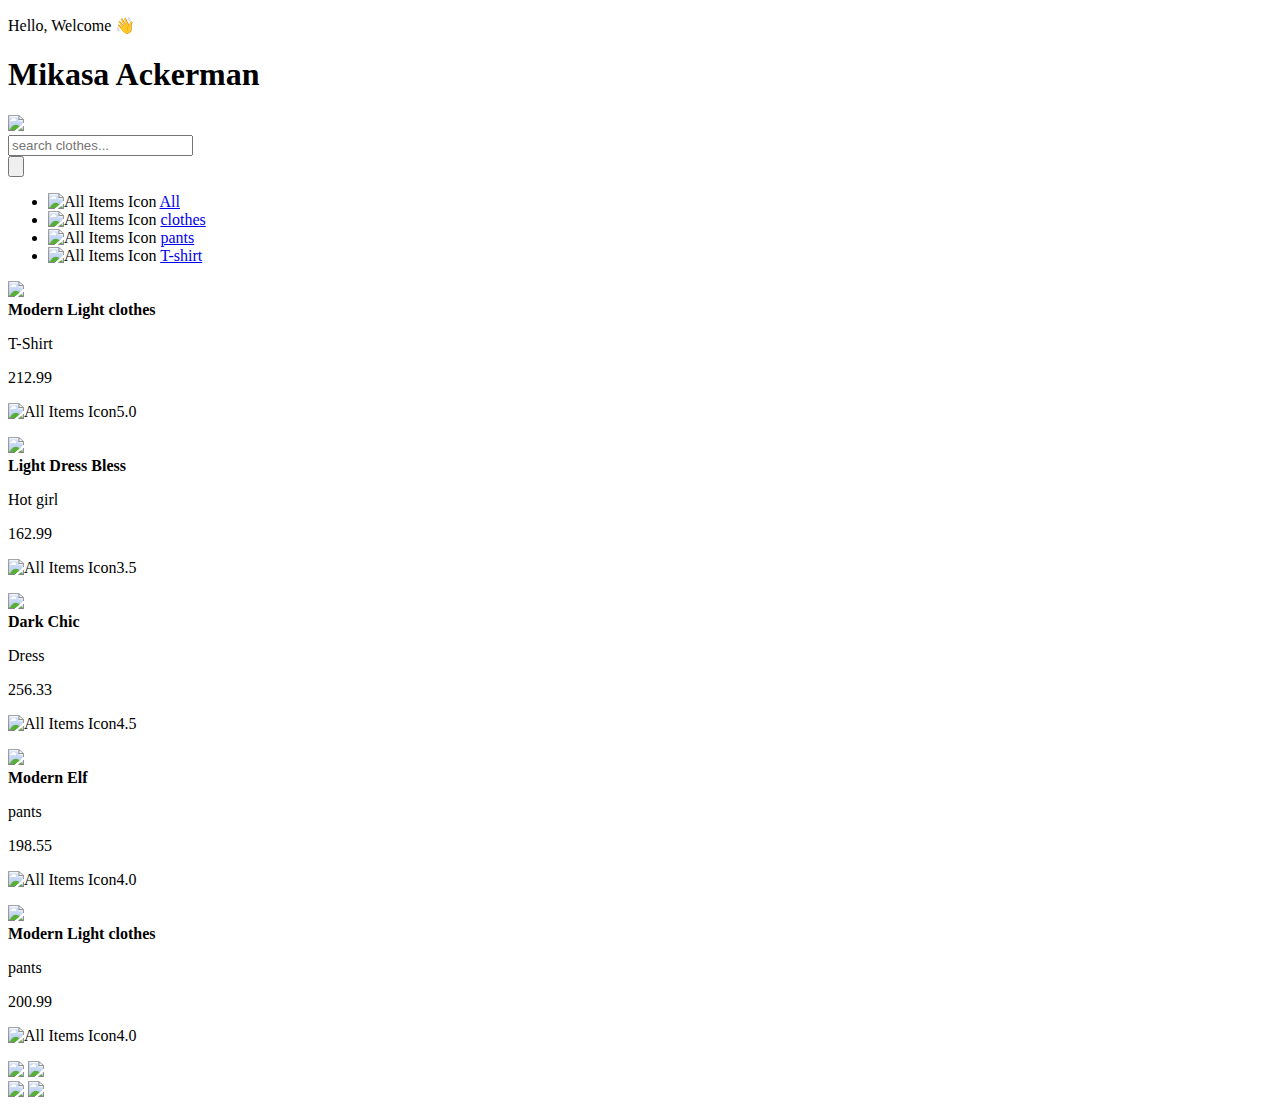
==== views./pagina-1.html @ 6ff2a674 "feat: :tada: Configuracion inicial" ====
<!DOCTYPE html>
<html lang="en">
<head>
    <meta charset="UTF-8">
    <meta name="viewport" content="width=device-width, initial-scale=1.0">
    <title>Document</title>
    <link rel="stylesheet" href="../src/css/pagina-1.css">
</head>
<body>
    <header>
        <div class="header_titulo">
            <p>Hello, Welcome 👋</p>
            <h1>Mikasa Ackerman</h1>
        </div>
        <img src="../src/storage/img/chica.jpg">
    </header>
    <nav class="nav__busqueda">
        <form class="form__busqueda" action="?" method="get">
            <div class="input__logo">
                <input type="text" name="search clothes..." placeholder="search clothes...">
            </div>
            <div class="input__filtro">
                <input type="submit" value="">
            </div>
        </form>
        <ul class="nav__categoria">
            <li class="select">
                <img src="../src/storage/img/Default Icon.png" alt="All Items Icon">
                <a href="../views/pagina-1.html">All</a>
            </li>
            <li>
                <img src="../src/storage/img/012.png" alt="All Items Icon">
                <a href="../views/pagina-1-1.html">clothes</a>
            </li>
            <li>
                <img src="../src/storage/img/Default Icon (2).png" alt="All Items Icon">
                <a href="../views/pagina-1-2.html">pants</a>
            </li>
            <li>
                <img src="../src/storage/img/011.png" alt="All Items Icon">
                <a href="../views/pagina-1-3.html">T-shirt</a>
            </li>
        </ul>
    </nav>
</nav>
<main>
    
    <section class="section__productos">
        <article class="article__contenedora">
            <a href="../views/page-2.html"><img src="../src/storage/img/ropas-removebg-preview.png"></a>
            <div class="div__informacion">
                <strong>Modern Light clothes</strong>
                <p>T-Shirt</p>
            </div>
            <div class="div__comentarios">
                <div class="div__valoracion">
                    <p>212.99</p>
                </div>
                <img src="../src/storage/img/Default Icon (3).png" alt="All Items Icon" <p href="#">5.0</p>
            </div>
        </article>
        <article class="article__contenedora">
            <a href="../views/page-2-4.html"><img src="../src/storage/img/chico2-removebg-preview.png"></a>
            <div class="div__informacion">
                <strong>Light Dress Bless</strong>
                <p>Hot girl</p>
            </div>
            <div class="div__comentarios">
                <div class="div__valoracion">
                    <p>162.99</p>
                </div>
                <img src="../src/storage/img/Default Icon (3).png" alt="All Items Icon" <p href="#">3.5</p>
            </div>
        </article>    
            <article class="article__contenedora">
                <a href="../views/page-2-3.html"><img src="../src/storage/img/camisa.png" class="rooto"></a>
                <div class="div__informacion">
                    <strong>Dark Chic</strong>
                    <p>Dress </p>
                </div>
                <div class="div__comentarios">
                    <div class="div__valoracion">
                        <p>256.33</p>
                    </div>
                    <img src="../src/storage/img/Default Icon (3).png" alt="All Items Icon" <p href="#">4.5</p>
                </div>
        </article>
        <article class="article__contenedora">
            <a href="../views/page-2-5.html"><img src="../src/storage/img/nena-removebg-preview.png"></a>
            <div class="div__informacion">
                <strong>Modern Elf</strong>
                <p>pants </p>
            </div>
            <div class="div__comentarios">
                <div class="div__valoracion">
                    <p>198.55</p>
                </div>
                <img src="../src/storage/img/Default Icon (3).png" alt="All Items Icon" <p href="#">4.0</p>
            </div>
        </article>
        <section class="section__productos">
            <article class="article__contenedora">
                <a href="../views/page-2-6.html"><img src="../src/storage/img/negro-removebg-preview.png"></a>
                <div class="div__informacion">
                    <strong>Modern Light clothes</strong>
                    <p>pants</p>
                </div>
                <div class="div__comentarios">
                    <div class="div__valoracion">
                        <p>200.99</p>
                    </div>
                    <img src="../src/storage/img/Default Icon (3).png" alt="All Items Icon" <p href="#">4.0</p>
                </div>
    </section>
    </main>
        <footer>
            <div class="div__izquierdo">
                <a href="../views/pagina-1.html"><img src="../src/storage/img/home-2.png"></a>
                <a href="../views/page-3.html"><img src="../src/storage/img/shopping-bag.png"></a>
            </div>
            <div class="div__derecho">
                <a href="../views/page-4.html"><img src="../src/storage/img/Favourite.png"></a>
                <a href="../views/registro.html"><img src="../src/storage/img/profile.png"></a>
            </div>
        
        </footer>
</body>
</html>
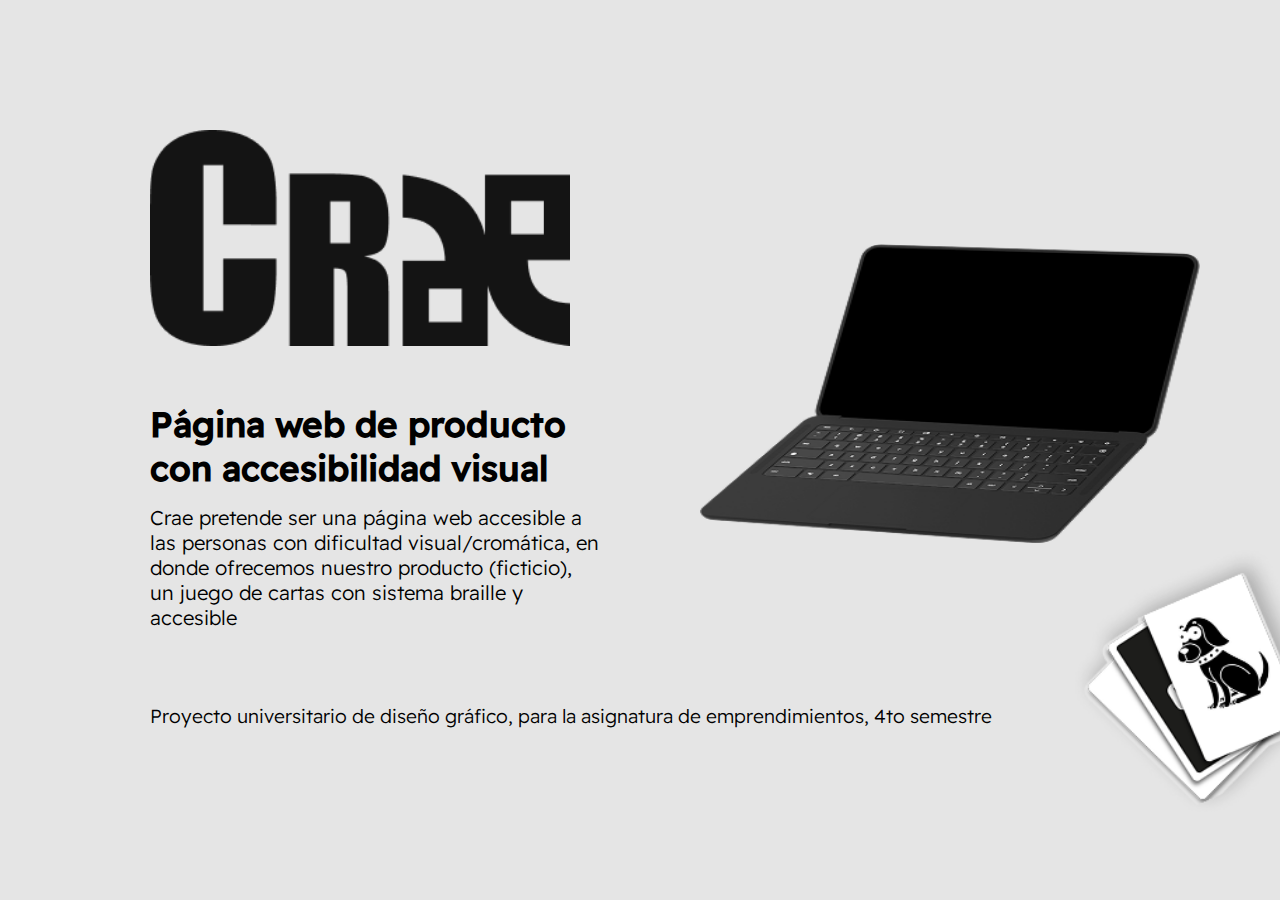
==== commit c139bbd7: "style: :lipstick: se esta terminanado la fase" ====
--- a/views./pagina-1.html
+++ b/views./pagina-1.html
@@ -3,126 +3,39 @@
 <head>
     <meta charset="UTF-8">
     <meta name="viewport" content="width=device-width, initial-scale=1.0">
-    <title>Document</title>
+    <link rel="stylesheet" href="../src/css/ice-cream.css">
+    <title>pagina-1</title>
     <link rel="stylesheet" href="../src/css/pagina-1.css">
 </head>
 <body>
+
     <header>
-        <div class="header_titulo">
-            <p>Hello, Welcome 👋</p>
-            <h1>Mikasa Ackerman</h1>
-        </div>
-        <img src="../src/storage/img/chica.jpg">
+        <div class="todo">
+            <div class="img">
+                <img src="../src/storage/img/Recurso 3 1 (1).png" alt="logo"></div>
+            <div class="contexto">
+                <b>Página web de producto con accesibilidad visual</b>
+            </div>
+            </div>
+            <div class="parrafo">
+                <p>Crae pretende ser una página web accesible a las personas con dificultad visual/cromática, en donde ofrecemos nuestro producto (ficticio), un juego de cartas con sistema braille y accesible</p>
+            </div>
+            <div class="imagen">
+                <div class="uno">
+                <img src="../src/storage/img/PixelBook-Go.png" alt="">
+                </div>
+            </div>
+        </div>    
+    </div> 
     </header>
-    <nav class="nav__busqueda">
-        <form class="form__busqueda" action="?" method="get">
-            <div class="input__logo">
-                <input type="text" name="search clothes..." placeholder="search clothes...">
+    <footer>
+        <div class="footer-2">
+            <div class="footer-1">
+                <p>Proyecto universitario de diseño gráfico, para la asignatura de emprendimientos, 4to semestre                </p>
             </div>
-            <div class="input__filtro">
-                <input type="submit" value="">
+            <div class="footer-3">
+                <img src="../src/storage/img/Recurso 2 (2) 1.png" alt="">
             </div>
-        </form>
-        <ul class="nav__categoria">
-            <li class="select">
-                <img src="../src/storage/img/Default Icon.png" alt="All Items Icon">
-                <a href="../views/pagina-1.html">All</a>
-            </li>
-            <li>
-                <img src="../src/storage/img/012.png" alt="All Items Icon">
-                <a href="../views/pagina-1-1.html">clothes</a>
-            </li>
-            <li>
-                <img src="../src/storage/img/Default Icon (2).png" alt="All Items Icon">
-                <a href="../views/pagina-1-2.html">pants</a>
-            </li>
-            <li>
-                <img src="../src/storage/img/011.png" alt="All Items Icon">
-                <a href="../views/pagina-1-3.html">T-shirt</a>
-            </li>
-        </ul>
-    </nav>
-</nav>
-<main>
-    
-    <section class="section__productos">
-        <article class="article__contenedora">
-            <a href="../views/page-2.html"><img src="../src/storage/img/ropas-removebg-preview.png"></a>
-            <div class="div__informacion">
-                <strong>Modern Light clothes</strong>
-                <p>T-Shirt</p>
-            </div>
-            <div class="div__comentarios">
-                <div class="div__valoracion">
-                    <p>212.99</p>
-                </div>
-                <img src="../src/storage/img/Default Icon (3).png" alt="All Items Icon" <p href="#">5.0</p>
-            </div>
-        </article>
-        <article class="article__contenedora">
-            <a href="../views/page-2-4.html"><img src="../src/storage/img/chico2-removebg-preview.png"></a>
-            <div class="div__informacion">
-                <strong>Light Dress Bless</strong>
-                <p>Hot girl</p>
-            </div>
-            <div class="div__comentarios">
-                <div class="div__valoracion">
-                    <p>162.99</p>
-                </div>
-                <img src="../src/storage/img/Default Icon (3).png" alt="All Items Icon" <p href="#">3.5</p>
-            </div>
-        </article>    
-            <article class="article__contenedora">
-                <a href="../views/page-2-3.html"><img src="../src/storage/img/camisa.png" class="rooto"></a>
-                <div class="div__informacion">
-                    <strong>Dark Chic</strong>
-                    <p>Dress </p>
-                </div>
-                <div class="div__comentarios">
-                    <div class="div__valoracion">
-                        <p>256.33</p>
-                    </div>
-                    <img src="../src/storage/img/Default Icon (3).png" alt="All Items Icon" <p href="#">4.5</p>
-                </div>
-        </article>
-        <article class="article__contenedora">
-            <a href="../views/page-2-5.html"><img src="../src/storage/img/nena-removebg-preview.png"></a>
-            <div class="div__informacion">
-                <strong>Modern Elf</strong>
-                <p>pants </p>
-            </div>
-            <div class="div__comentarios">
-                <div class="div__valoracion">
-                    <p>198.55</p>
-                </div>
-                <img src="../src/storage/img/Default Icon (3).png" alt="All Items Icon" <p href="#">4.0</p>
-            </div>
-        </article>
-        <section class="section__productos">
-            <article class="article__contenedora">
-                <a href="../views/page-2-6.html"><img src="../src/storage/img/negro-removebg-preview.png"></a>
-                <div class="div__informacion">
-                    <strong>Modern Light clothes</strong>
-                    <p>pants</p>
-                </div>
-                <div class="div__comentarios">
-                    <div class="div__valoracion">
-                        <p>200.99</p>
-                    </div>
-                    <img src="../src/storage/img/Default Icon (3).png" alt="All Items Icon" <p href="#">4.0</p>
-                </div>
-    </section>
-    </main>
-        <footer>
-            <div class="div__izquierdo">
-                <a href="../views/pagina-1.html"><img src="../src/storage/img/home-2.png"></a>
-                <a href="../views/page-3.html"><img src="../src/storage/img/shopping-bag.png"></a>
-            </div>
-            <div class="div__derecho">
-                <a href="../views/page-4.html"><img src="../src/storage/img/Favourite.png"></a>
-                <a href="../views/registro.html"><img src="../src/storage/img/profile.png"></a>
-            </div>
-        
-        </footer>
+    </footer>
 </body>
 </html>--- a/src/css/pagina-1.css
+++ b/src/css/pagina-1.css
@@ -0,0 +1,101 @@
+@import url(variables.css);
+*{
+    padding: 0;
+    margin: 0;
+    box-sizing: border-box;
+}
+header .todo img{
+    width: 420px;
+    height: ;
+}
+body{
+    background-color: var(--color-1);
+}
+.todo{
+    display: flex;
+    height: 100%;
+    width: 70%;
+    justify-content: center;
+    flex-direction: column;
+    margin-top: 120px;
+}
+.img{ 
+    display: flex;
+    margin-top: 200px;
+    border: none;
+    margin: 65px;
+    margin-left: 150px;
+
+}
+.contexto{
+    display: flex;
+    justify-content: center;
+    flex-direction: column;
+    margin-top: -10px;
+    width: 450px;
+    height: 90px;
+    font-family: "ReadexPro-Medium";
+    font-size: 35px;
+    margin-left: 150px;
+}
+.parrafo{
+    display: flex;
+    justify-content: center;
+    flex-direction: column;
+    margin-top: 10px;
+    width: 450px;
+    height: 133px;
+    font-family: "ReadexPro-Light";
+    font-size: 20px;
+    margin-left: 150px;
+}
+.img{
+    display: flex;
+    margin-top: 10px;
+
+    font-family: "ReadexPro-Light";
+    font-size: 18px;
+    margin-left: 150px;
+}
+.imagen .uno img{
+    display: flex;
+}
+.uno{
+    height: 300px;
+    width: 500px;
+    display: flex;
+    margin-left: 700px;
+    margin-top: -390px;
+}
+.uno img{
+    width: 100%;
+    height: 100%;
+}
+.footer-2{
+    display: flex;
+    height: 100%;
+    width: 100%;
+    flex-direction: column;
+    margin-top: 100px;
+}
+.footer-1{
+
+    display: flex;
+    height: 70%;
+    width: 70%;
+    margin-top: 100px;
+    margin: 5px;
+    margin-left: 150px;
+    margin-top: 60px;
+    flex-direction: row;
+    font-family: "ReadexPro-Light";
+    font-size: 19px;
+}
+.footer-3 img{
+    width: 300px;
+    height: 300px;
+    display: flex;
+    margin-left: 1050px;
+    margin-top: -190px;
+}
+
